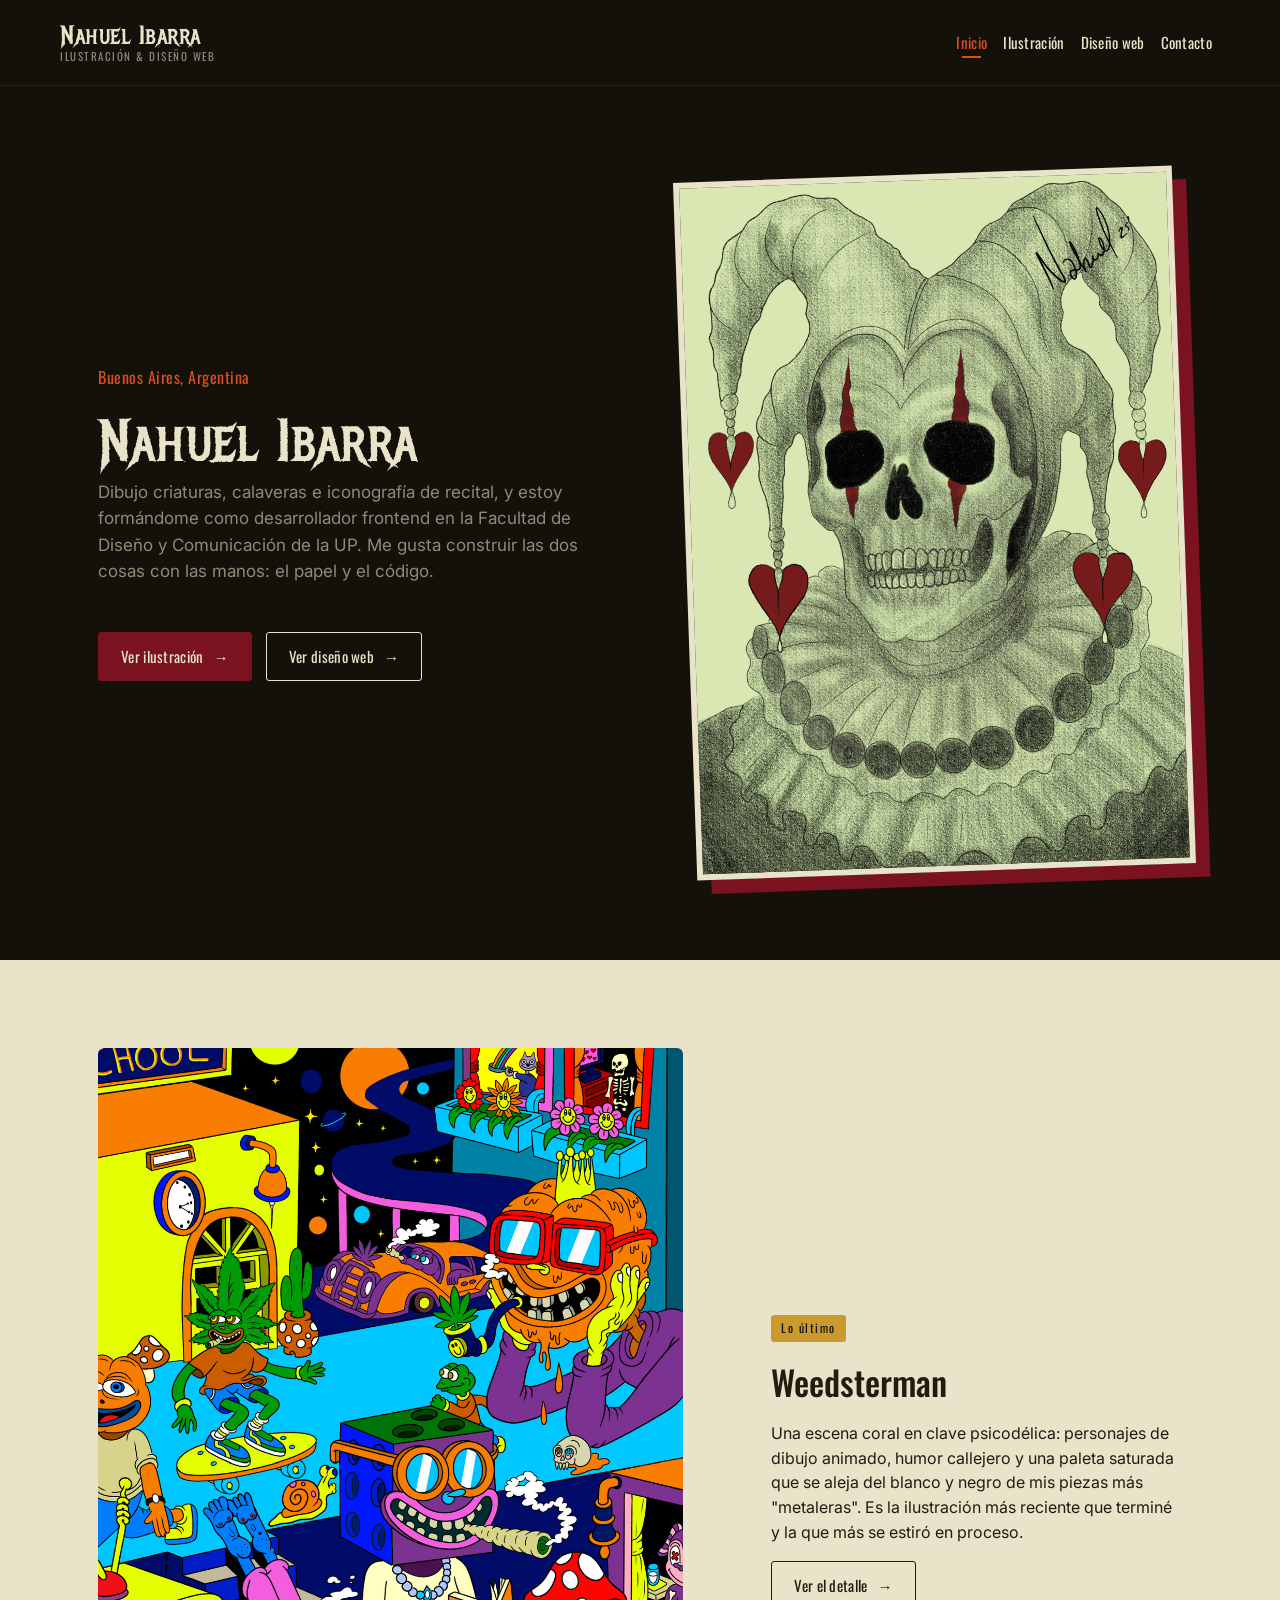
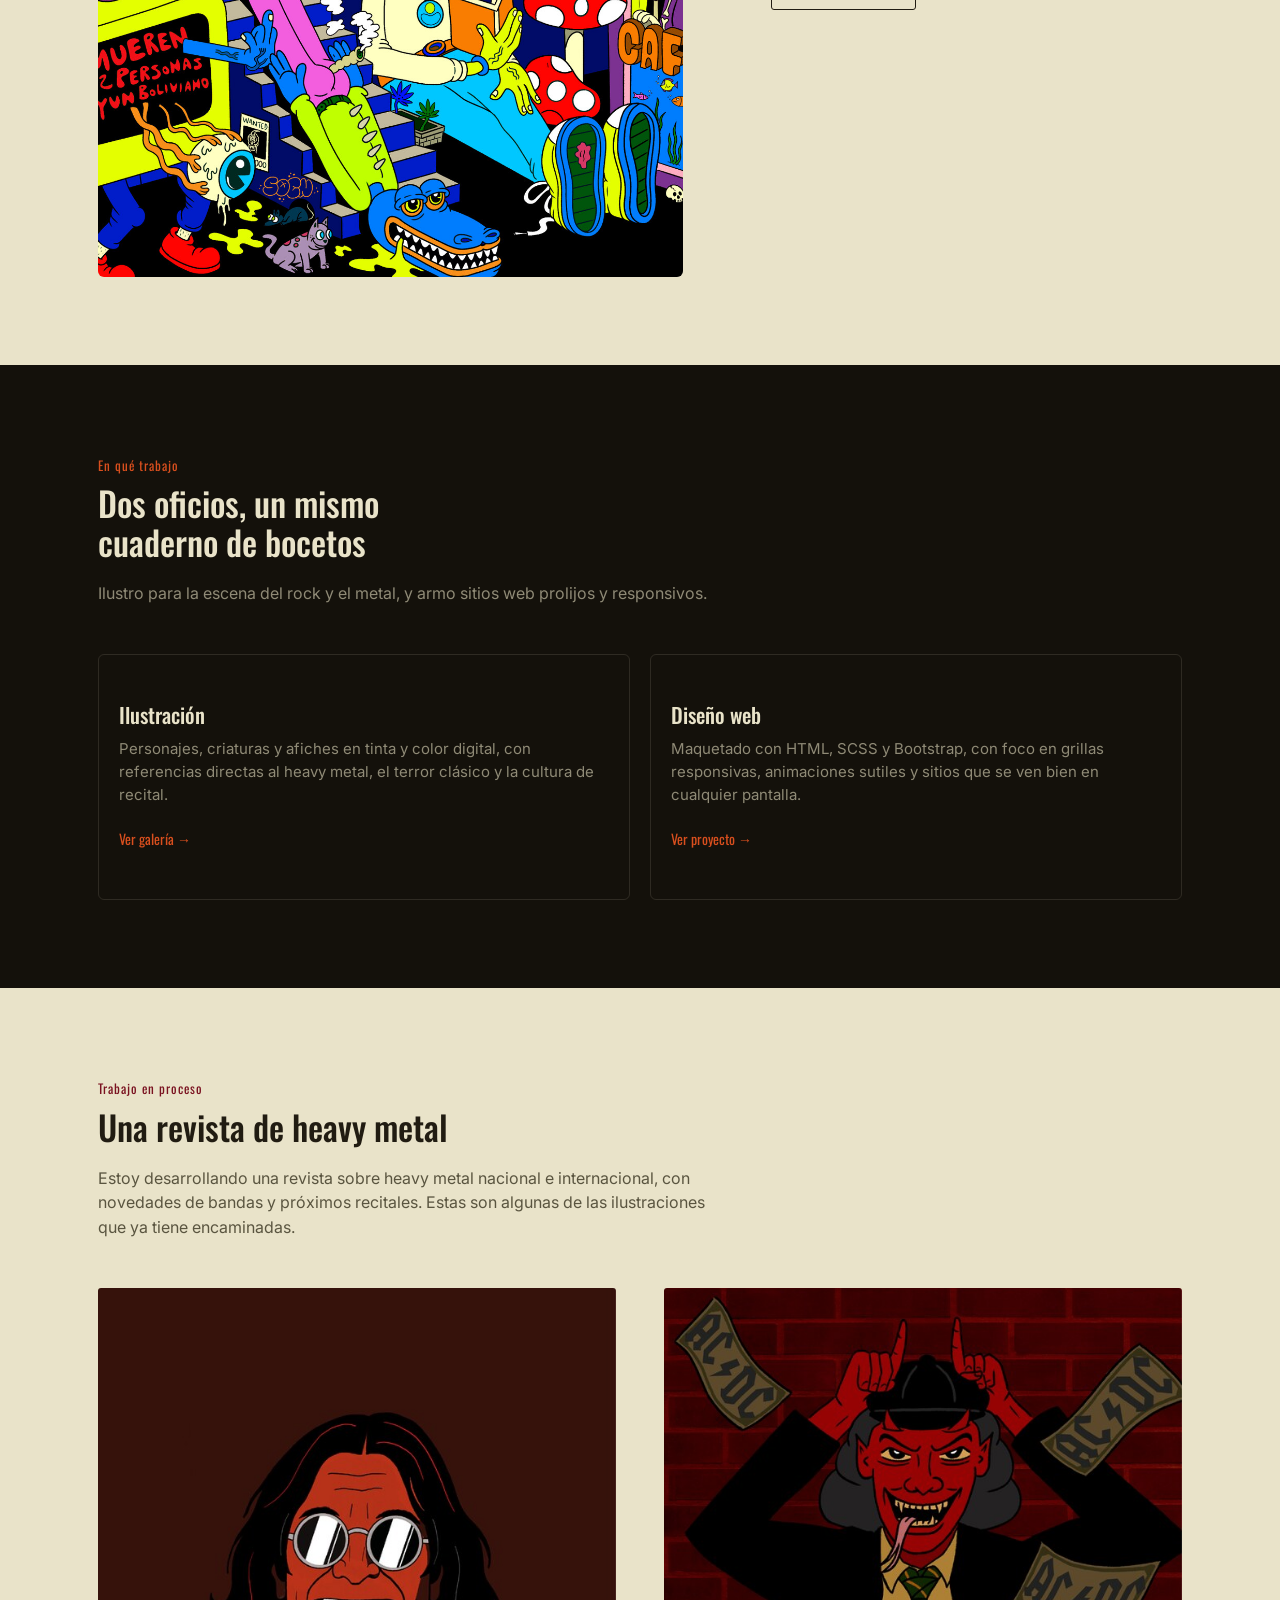
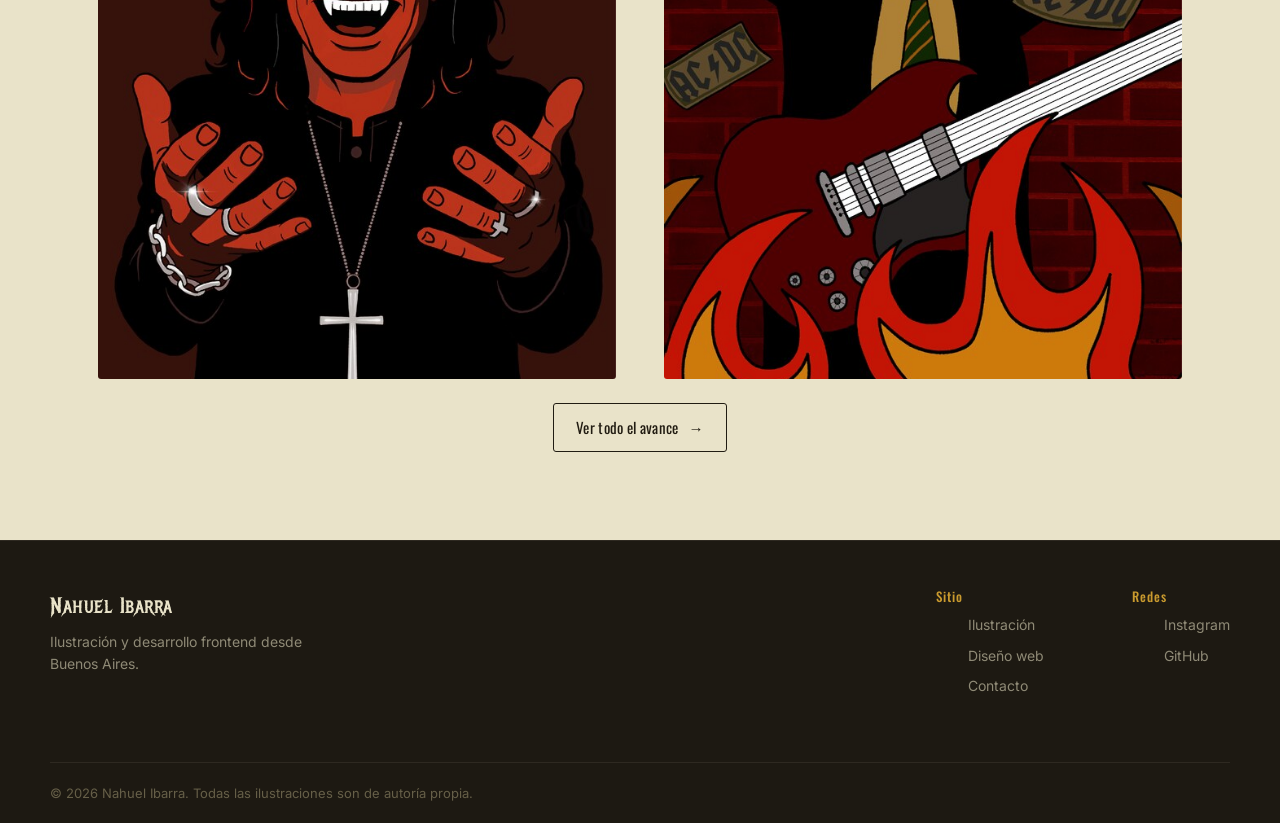
==== index.html @ 6de8951a "Add files via upload" ====
<!DOCTYPE html>
<html lang="es">
<head>
    <meta charset="UTF-8">
    <meta name="viewport" content="width=device-width, initial-scale=1.0">
    <title>Nahuel Ibarra — Ilustrador y desarrollador frontend</title>
    <meta name="description" content="Portfolio de Nahuel Ibarra: ilustración de personajes y afiches para la escena del rock y el metal, y desarrollo web frontend. Buenos Aires, Argentina.">
    <link rel="icon" type="image/png" href="img/ilustracion/mascara-eddie.jpg">
    <link href="https://cdn.jsdelivr.net/npm/bootstrap@5.3.8/dist/css/bootstrap.min.css" rel="stylesheet" integrity="sha384-sRIl4kxILFvY47J16cr9ZwB07vP4J8+LH7qKQnuqkuIAvNWLzeN8tE5YBujZqJLB" crossorigin="anonymous">
    <link rel="stylesheet" href="styles/style.css">
</head>
<body>

<a class="salto-contenido" href="#contenido">Ir al contenido</a>

<header>
    <nav class="navbar navbar-expand-lg navbar-dark navbar-custom">
        <div class="container-fluid">
            <a class="navbar-brand d-flex flex-column lh-1" href="index.html">
                <span class="brand-nombre logotipo">Nahuel Ibarra</span>
                <span class="brand-rol">ILUSTRACIÓN &amp; DISEÑO WEB</span>
            </a>
            <button class="navbar-toggler" type="button" data-bs-toggle="collapse" data-bs-target="#navMenu" aria-controls="navMenu" aria-expanded="false" aria-label="Abrir menú">
                <span class="navbar-toggler-icon"></span>
            </button>
            <div class="collapse navbar-collapse" id="navMenu">
                <ul class="navbar-nav ms-auto text-center">
                    <li class="nav-item"><a class="nav-link active" aria-current="page" href="index.html">Inicio</a></li>
                    <li class="nav-item"><a class="nav-link" href="paginas/ilustracion.html">Ilustración</a></li>
                    <li class="nav-item"><a class="nav-link" href="paginas/diseno-web.html">Diseño web</a></li>
                    <li class="nav-item"><a class="nav-link" href="paginas/contacto.html">Contacto</a></li>
                </ul>
            </div>
        </div>
    </nav>
</header>

<main id="contenido">

    <!-- HERO -->
    <section class="hero">
        <div class="contenedor">
            <div class="hero__texto">
                <p class="hero__rol">Buenos Aires, Argentina</p>
                <h1 class="hero__nombre logotipo">Nahuel Ibarra</h1>
                <p class="hero__bio">
                    Dibujo criaturas, calaveras e iconografía de recital, y estoy formándome como
                    desarrollador frontend en la Facultad de Diseño y Comunicación de la UP.
                    Me gusta construir las dos cosas con las manos: el papel y el código.
                </p>
                <div class="hero__acciones">
                    <a href="paginas/ilustracion.html" class="boton boton--relleno">Ver ilustración <span class="boton__flecha">→</span></a>
                    <a href="paginas/diseno-web.html" class="boton">Ver diseño web <span class="boton__flecha">→</span></a>
                </div>
            </div>
            <div class="hero__imagen">
                <div class="marco">
                    <img class="zoomable" src="img/ilustracion/jester-calavera.jpg" alt="Ilustración de una calavera con capucha de bufón y collar de perlas, obra de Nahuel Ibarra">
                </div>
            </div>
        </div>
    </section>

    <!-- NOVEDAD: WEEDSTERMAN -->
    <section class="seccion--clara">
        <div class="contenedor destacado">
            <div class="destacado__imagen">
                <img class="zoomable" src="img/ilustracion/weedsterman.jpg" alt="Weedsterman, ilustración a color con personajes de estética psicodélica y de dibujo animado callejero">
            </div>
            <div class="destacado__texto">
                <span class="marca-novedad">Lo último</span>
                <h2 class="titulo-seccion">Weedsterman</h2>
                <p>
                    Una escena coral en clave psicodélica: personajes de dibujo animado, humor callejero
                    y una paleta saturada que se aleja del blanco y negro de mis piezas más "metaleras".
                    Es la ilustración más reciente que terminé y la que más se estiró en proceso.
                </p>
                <a href="paginas/ilustracion.html#weedsterman" class="boton">Ver el detalle <span class="boton__flecha">→</span></a>
            </div>
        </div>
    </section>

    <!-- EN QUÉ TRABAJO -->
    <section>
        <div class="contenedor">
            <span class="etiqueta">En qué trabajo</span>
            <h2 class="titulo-seccion">Dos oficios, un mismo cuaderno de bocetos</h2>
            <p class="intro-seccion">Ilustro para la escena del rock y el metal, y armo sitios web prolijos y responsivos.</p>
            <div class="disciplinas">
                <a href="paginas/ilustracion.html" class="disciplina">
                    <h3>Ilustración</h3>
                    <p>
                        Personajes, criaturas y afiches en tinta y color digital, con referencias directas
                        al heavy metal, el terror clásico y la cultura de recital.
                    </p>
                    <span class="disciplina__link">Ver galería →</span>
                </a>
                <a href="paginas/diseno-web.html" class="disciplina">
                    <h3>Diseño web</h3>
                    <p>
                        Maquetado con HTML, SCSS y Bootstrap, con foco en grillas responsivas,
                        animaciones sutiles y sitios que se ven bien en cualquier pantalla.
                    </p>
                    <span class="disciplina__link">Ver proyecto →</span>
                </a>
            </div>
        </div>
    </section>

    <!-- TRABAJO EN PROCESO -->
    <section class="seccion--clara">
        <div class="contenedor">
            <span class="etiqueta">Trabajo en proceso</span>
            <h2 class="titulo-seccion">Una revista de heavy metal</h2>
            <p class="intro-seccion">
                Estoy desarrollando una revista sobre heavy metal nacional e internacional, con
                novedades de bandas y próximos recitales. Estas son algunas de las ilustraciones
                que ya tiene encaminadas.
            </p>
            <div class="revista-grid">
                <img class="zoomable" src="img/revista/revista-1.jpg" alt="Retrato ilustrado de un cantante de heavy metal con lentes redondos y cruz plateada, para la revista en proceso">
                <img class="zoomable" src="img/revista/revista-4.jpg" alt="Personaje demoníaco con guitarra eléctrica entre llamas, ilustración a color para la revista en proceso">
            </div>
            <div class="text-center mt-4">
                <a href="paginas/ilustracion.html#trabajo-en-proceso" class="boton">Ver todo el avance <span class="boton__flecha">→</span></a>
            </div>
        </div>
    </section>

</main>

<!-- pie de pagina -->
<footer>
    <div class="pie-grid">
        <div class="pie-marca">
            <span class="logotipo">Nahuel Ibarra</span>
            <p>Ilustración y desarrollo frontend desde Buenos Aires.</p>
        </div>
        <div class="pie-columnas">
            <div class="pie-columna">
                <h3>Sitio</h3>
                <ul>
                    <li><a href="paginas/ilustracion.html">Ilustración</a></li>
                    <li><a href="paginas/diseno-web.html">Diseño web</a></li>
                    <li><a href="paginas/contacto.html">Contacto</a></li>
                </ul>
            </div>
            <div class="pie-columna">
                <h3>Redes</h3>
                <ul>
                    <li><a href="#" target="_blank" rel="noopener">Instagram</a></li>
                    <li><a href="#" target="_blank" rel="noopener">GitHub</a></li>
                </ul>
            </div>
        </div>
    </div>
    <p class="copyright">© 2026 Nahuel Ibarra. Todas las ilustraciones son de autoría propia.</p>
</footer>

<script src="https://cdn.jsdelivr.net/npm/bootstrap@5.3.8/dist/js/bootstrap.bundle.min.js" integrity="sha384-FKyoEForCGlyvwx9Hj09JcYn3nv7wiPVlz7YYwJrWVcXK/BmnVDxM+D2scQbITxI" crossorigin="anonymous"></script>
<script src="scripts/lightbox.js"></script>
</body>
</html>
---- styles/style.css ----
@charset "UTF-8";
@import url("https://fonts.googleapis.com/css2?family=Metal+Mania&family=Oswald:wght@400;500;600;700&family=Inter:wght@400;500;600&display=swap");
body {
  font-family: "Inter", Helvetica, Arial, sans-serif;
  color: #e9e3c9;
  line-height: 1.55;
}

h1, h2, h3, h4 {
  font-family: "Oswald", sans-serif;
  line-height: 1.15;
  margin: 0;
}

p {
  margin: 0 0 1em;
  max-width: 62ch;
}

a {
  color: inherit;
}

.logotipo {
  font-family: "Metal Mania", cursive;
  letter-spacing: 0.5px;
}

* {
  margin: 0;
  padding: 0;
  box-sizing: border-box;
}

html {
  scroll-behavior: smooth;
}
@media (prefers-reduced-motion: reduce) {
  html {
    scroll-behavior: auto;
  }
}

body {
  background-color: #14110b;
}

img {
  max-width: 100%;
  display: block;
}

:focus-visible {
  outline: 2px solid #d94f1e;
  outline-offset: 3px;
}

.salto-contenido {
  position: absolute;
  left: -999px;
  top: 0;
  background: #e9e3c9;
  color: #211c12;
  padding: 10px 16px;
  z-index: 999;
}
.salto-contenido:focus {
  left: 20px;
  top: 20px;
}

.contenedor {
  width: 100%;
  max-width: 1180px;
  margin: 0 auto;
  padding: 0 20px;
}
@media screen and (min-width: 1080px) {
  .contenedor {
    padding: 0 48px;
  }
}

section {
  padding: 88px 0;
}

.seccion--clara {
  background-color: #e9e3c9;
  color: #211c12;
}
.seccion--clara p {
  color: #211c12;
}

.etiqueta {
  display: inline-block;
  font-family: "Oswald", sans-serif;
  font-size: 13px;
  letter-spacing: 1px;
  color: #d94f1e;
  margin-bottom: 8px;
}

.seccion--clara .etiqueta {
  color: #7a1220;
}

.titulo-seccion {
  font-size: 28px;
  color: #e9e3c9;
  max-width: 20ch;
  margin-bottom: 20px;
}
@media screen and (min-width: 1080px) {
  .titulo-seccion {
    font-size: 34px;
  }
}

.seccion--clara .titulo-seccion {
  color: #211c12;
}

.intro-seccion {
  color: #8f8a76;
  font-size: 16px;
  margin-bottom: 48px;
}

.seccion--clara .intro-seccion {
  color: #5a5540;
}

.cierre-cta {
  text-align: center;
}
.cierre-cta p {
  margin-left: auto;
  margin-right: auto;
}

.navbar-custom {
  background-color: #14110b;
  border-bottom: 1px solid rgba(233, 227, 201, 0.08);
  padding: 16px 20px;
}
.navbar-custom .brand-nombre {
  font-family: "Metal Mania", cursive;
  color: #e9e3c9;
  font-size: 22px;
  letter-spacing: 0.5px;
}
.navbar-custom .brand-rol {
  display: block;
  color: #8f8a76;
  font-family: "Oswald", sans-serif;
  font-size: 11px;
  letter-spacing: 1.5px;
  margin-top: 2px;
}
@media screen and (min-width: 1080px) {
  .navbar-custom {
    padding: 18px 48px;
  }
  .navbar-custom .brand-nombre {
    font-size: 26px;
  }
}

.navbar-custom .nav-link {
  color: #e9e3c9;
  font-family: "Oswald", sans-serif;
  font-size: 15px;
  letter-spacing: 0.3px;
  padding: 10px 14px;
  position: relative;
  transition: color 0.2s ease;
}
.navbar-custom .nav-link::after {
  content: "";
  position: absolute;
  left: 14px;
  right: 14px;
  bottom: 6px;
  height: 2px;
  background: #d94f1e;
  transform: scaleX(0);
  transform-origin: left;
  transition: transform 0.25s ease;
}
.navbar-custom .nav-link:hover, .navbar-custom .nav-link:focus {
  color: #d94f1e;
}
.navbar-custom .nav-link:hover::after, .navbar-custom .nav-link:focus::after, .navbar-custom .nav-link.active::after {
  transform: scaleX(1);
}
.navbar-custom .nav-link.active {
  color: #d94f1e;
}
@media screen and (min-width: 1080px) {
  .navbar-custom .nav-link {
    padding: 10px 18px;
  }
}
.navbar-custom .navbar-toggler {
  border-color: rgba(233, 227, 201, 0.35);
  padding: 6px 10px;
}
.navbar-custom .navbar-toggler:focus {
  box-shadow: 0 0 0 0.2rem rgba(217, 79, 30, 0.4);
}

footer {
  background-color: #1d1912;
  border-top: 1px solid rgba(233, 227, 201, 0.08);
  padding: 48px 20px 20px;
}
@media screen and (min-width: 1080px) {
  footer {
    padding: 48px 48px 20px;
  }
}

.pie-grid {
  display: flex;
  flex-direction: column;
  justify-content: flex-start;
  align-items: stretch;
  gap: 48px;
  max-width: 1180px;
  margin: 0 auto;
}
@media screen and (min-width: 1080px) {
  .pie-grid {
    flex-direction: row;
    justify-content: space-between;
  }
}

.pie-marca .logotipo {
  font-family: "Metal Mania", cursive;
  color: #e9e3c9;
  font-size: 22px;
}
.pie-marca p {
  color: #8f8a76;
  font-size: 14px;
  margin-top: 8px;
  max-width: 32ch;
}

.pie-columna h3 {
  font-family: "Oswald", sans-serif;
  font-size: 13px;
  letter-spacing: 1px;
  color: #c99a2e;
  margin-bottom: 8px;
}
.pie-columna ul {
  list-style: none;
}
.pie-columna li {
  margin-bottom: 6px;
}
.pie-columna a {
  color: #8f8a76;
  text-decoration: none;
  font-size: 14px;
  transition: color 0.2s ease;
}
.pie-columna a:hover, .pie-columna a:focus {
  color: #d94f1e;
}

.pie-columnas {
  display: flex;
  flex-direction: column;
  justify-content: flex-start;
  align-items: stretch;
  gap: 48px;
}
@media screen and (min-width: 768px) {
  .pie-columnas {
    flex-direction: row;
    gap: 88px;
  }
}

.copyright {
  max-width: 1180px;
  margin: 48px auto 0;
  padding-top: 20px;
  border-top: 1px solid rgba(233, 227, 201, 0.08);
  color: #665f48;
  font-size: 13px;
}

.boton {
  display: inline-flex;
  align-items: center;
  gap: 10px;
  font-family: "Oswald", sans-serif;
  font-size: 15px;
  letter-spacing: 0.3px;
  text-decoration: none;
  padding: 12px 22px;
  border: 1px solid #e9e3c9;
  border-radius: 3px;
  color: #e9e3c9;
  background: transparent;
  cursor: pointer;
  transition: background-color 0.2s ease, color 0.2s ease, border-color 0.2s ease;
}
.boton:hover, .boton:focus {
  background-color: #d94f1e;
  border-color: #d94f1e;
  color: #e9e3c9;
}

.boton--relleno {
  background-color: #7a1220;
  border-color: #7a1220;
}
.boton--relleno:hover, .boton--relleno:focus {
  background-color: #d94f1e;
  border-color: #d94f1e;
}

.seccion--clara .boton {
  border-color: #211c12;
  color: #211c12;
}
.seccion--clara .boton:hover, .seccion--clara .boton:focus {
  background-color: #7a1220;
  border-color: #7a1220;
  color: #e9e3c9;
}

.boton__flecha {
  transition: transform 0.2s ease;
}

.boton:hover .boton__flecha {
  transform: translateX(3px);
}

.hero {
  padding-top: 48px;
  padding-bottom: 48px;
}
@media screen and (min-width: 1080px) {
  .hero {
    padding-top: 88px;
    padding-bottom: 88px;
  }
}
.hero .contenedor {
  display: flex;
  flex-direction: column;
  justify-content: flex-start;
  align-items: stretch;
  gap: 48px;
}
@media screen and (min-width: 1080px) {
  .hero .contenedor {
    flex-direction: row;
    align-items: center;
    gap: 88px;
  }
}

@media screen and (min-width: 1080px) {
  .hero__texto {
    flex: 0 0 46%;
  }
}

.hero__nombre {
  font-family: "Metal Mania", cursive;
  color: #e9e3c9;
  font-size: 42px;
  line-height: 1.05;
  margin-bottom: 6px;
}
@media screen and (min-width: 768px) {
  .hero__nombre {
    font-size: 54px;
  }
}
@media screen and (min-width: 1080px) {
  .hero__nombre {
    font-size: 60px;
  }
}

.hero__rol {
  font-family: "Oswald", sans-serif;
  color: #d94f1e;
  font-size: 16px;
  letter-spacing: 0.5px;
  margin-bottom: 20px;
}

.hero__bio {
  color: #8f8a76;
  font-size: 17px;
  margin-bottom: 48px;
}

.hero__acciones {
  display: flex;
  flex-direction: column;
  justify-content: flex-start;
  align-items: stretch;
  gap: 14px;
}
@media screen and (min-width: 768px) {
  .hero__acciones {
    flex-direction: row;
  }
}

.hero__imagen {
  position: relative;
}
@media screen and (min-width: 1080px) {
  .hero__imagen {
    flex: 0 0 46%;
  }
}
.hero__imagen .marco {
  position: relative;
  max-width: 420px;
  margin: 0 auto;
  transform: rotate(-2deg);
}
.hero__imagen .marco img {
  border: 6px solid #e9e3c9;
  box-shadow: 14px 14px 0 #7a1220;
}
@media screen and (min-width: 1080px) {
  .hero__imagen .marco {
    max-width: 100%;
  }
}

.destacado {
  display: flex;
  flex-direction: column;
  justify-content: flex-start;
  align-items: stretch;
  gap: 48px;
}
@media screen and (min-width: 1080px) {
  .destacado {
    flex-direction: row;
    align-items: center;
    gap: 88px;
  }
}

@media screen and (min-width: 1080px) {
  .destacado__imagen {
    flex: 0 0 54%;
  }
}
.destacado__imagen img {
  border-radius: 6px;
}

@media screen and (min-width: 1080px) {
  .destacado__texto {
    flex: 1;
  }
}

.marca-novedad {
  display: inline-block;
  font-family: "Oswald", sans-serif;
  font-size: 12px;
  letter-spacing: 1.5px;
  color: #14110b;
  background-color: #c99a2e;
  padding: 4px 10px;
  border-radius: 3px;
  margin-bottom: 20px;
}

.galeria {
  display: grid;
  grid-template-columns: 1fr;
  gap: 48px;
}
@media screen and (min-width: 768px) {
  .galeria {
    grid-template-columns: repeat(2, 1fr);
  }
}
@media screen and (min-width: 1080px) {
  .galeria {
    grid-template-columns: repeat(2, 1fr);
    gap: 88px 48px;
  }
}

.galeria__pieza figure {
  margin: 0;
}
.galeria__pieza img {
  width: 100%;
  height: 100%;
  object-fit: cover;
  aspect-ratio: 3/4;
  border-radius: 3px;
}
.galeria__pieza figcaption {
  padding-top: 12px;
}
.galeria__pieza figcaption .pieza__titulo {
  display: block;
  font-family: "Oswald", sans-serif;
  color: #e9e3c9;
  font-size: 17px;
  margin-bottom: 2px;
}
.galeria__pieza figcaption .pieza__nota {
  display: block;
  color: #8f8a76;
  font-size: 14px;
}

.disciplinas {
  display: flex;
  flex-direction: column;
  justify-content: flex-start;
  align-items: stretch;
  gap: 20px;
}
@media screen and (min-width: 768px) {
  .disciplinas {
    flex-direction: row;
  }
}

.disciplina {
  flex: 1;
  padding: 48px 20px;
  border: 1px solid rgba(233, 227, 201, 0.12);
  border-radius: 6px;
  text-decoration: none;
  transition: border-color 0.2s ease, transform 0.2s ease;
}
.disciplina h3 {
  color: #e9e3c9;
  font-size: 21px;
  margin-bottom: 10px;
}
.disciplina p {
  color: #8f8a76;
  font-size: 15px;
  margin-bottom: 20px;
}
.disciplina .disciplina__link {
  font-family: "Oswald", sans-serif;
  color: #d94f1e;
  font-size: 14px;
}
.disciplina:hover, .disciplina:focus-within {
  border-color: #d94f1e;
}
@media (prefers-reduced-motion: no-preference) {
  .disciplina:hover, .disciplina:focus-within {
    transform: translateY(-4px);
  }
}

.revista-grid {
  display: grid;
  grid-template-columns: 1fr;
  gap: 20px;
}
@media screen and (min-width: 768px) {
  .revista-grid {
    grid-template-columns: repeat(2, 1fr);
    gap: 48px;
  }
}
.revista-grid img {
  width: 100%;
  aspect-ratio: 3/4;
  object-fit: cover;
  border-radius: 3px;
  filter: saturate(0.92);
  transition: filter 0.2s ease, opacity 0.2s ease;
}
.revista-grid img:hover {
  filter: saturate(1.1);
}

.franja-proceso {
  border: 1px dashed rgba(201, 154, 46, 0.5);
  border-radius: 6px;
  padding: 48px;
}

.proyecto {
  border: 1px solid rgba(233, 227, 201, 0.12);
  border-radius: 6px;
  overflow: hidden;
}
@media screen and (min-width: 1080px) {
  .proyecto {
    display: grid;
    grid-template-columns: 1fr 1fr;
    align-items: stretch;
  }
}

.proyecto__visual {
  background-color: #f4f0df;
  padding: 48px;
  display: flex;
  flex-direction: row;
  justify-content: center;
  align-items: center;
}
.proyecto__visual img {
  max-height: 340px;
  width: auto;
  box-shadow: 10px 10px 0 rgba(0, 0, 0, 0.18);
}

.proyecto__cuerpo {
  padding: 48px;
}
.proyecto__cuerpo h3 {
  color: #e9e3c9;
  font-size: 24px;
  margin-bottom: 6px;
}
.proyecto__cuerpo .proyecto__rol {
  color: #d94f1e;
  font-family: "Oswald", sans-serif;
  font-size: 13px;
  letter-spacing: 0.5px;
  margin-bottom: 20px;
}
.proyecto__cuerpo p {
  color: #8f8a76;
  font-size: 15px;
}

.stack {
  list-style: none;
  display: flex;
  flex-direction: row;
  justify-content: flex-start;
  align-items: stretch;
  gap: 8px;
  flex-wrap: wrap;
  margin: 20px 0 48px;
}
.stack li {
  font-family: "Oswald", sans-serif;
  font-size: 12px;
  letter-spacing: 0.5px;
  color: #7c8354;
  border: 1px solid #7c8354;
  border-radius: 3px;
  padding: 4px 10px;
}

.proyecto__acciones {
  display: flex;
  flex-direction: row;
  justify-content: flex-start;
  align-items: stretch;
  gap: 12px;
  flex-wrap: wrap;
}

.tareas-lista {
  list-style: none;
  margin-top: 20px;
}
.tareas-lista li {
  color: #8f8a76;
  font-size: 15px;
  padding-left: 18px;
  position: relative;
  margin-bottom: 8px;
}
.tareas-lista li::before {
  content: "—";
  position: absolute;
  left: 0;
  color: #d94f1e;
}

.formulario-contacto {
  max-width: 620px;
}
.formulario-contacto .campo {
  margin-bottom: 20px;
}
.formulario-contacto .campo label {
  display: block;
  font-family: "Oswald", sans-serif;
  font-size: 13px;
  letter-spacing: 0.5px;
  color: #e9e3c9;
  margin-bottom: 6px;
}
.formulario-contacto .campo input,
.formulario-contacto .campo textarea {
  width: 100%;
  background-color: #1d1912;
  border: 1px solid rgba(233, 227, 201, 0.2);
  border-radius: 3px;
  color: #e9e3c9;
  font-family: "Inter", Helvetica, Arial, sans-serif;
  font-size: 15px;
  padding: 12px 14px;
  transition: border-color 0.2s ease;
}
.formulario-contacto .campo input:focus,
.formulario-contacto .campo textarea:focus {
  border-color: #d94f1e;
  outline: none;
}
.formulario-contacto .campo textarea {
  min-height: 140px;
  resize: vertical;
}
.formulario-contacto .campo-fila {
  display: flex;
  flex-direction: column;
  justify-content: flex-start;
  align-items: stretch;
  gap: 20px;
}
@media screen and (min-width: 768px) {
  .formulario-contacto .campo-fila {
    flex-direction: row;
  }
  .formulario-contacto .campo-fila .campo {
    flex: 1;
  }
}

.contacto-layout {
  display: flex;
  flex-direction: column;
  justify-content: flex-start;
  align-items: stretch;
  gap: 88px;
}
@media screen and (min-width: 1080px) {
  .contacto-layout {
    flex-direction: row;
    justify-content: space-between;
  }
}

@media screen and (min-width: 1080px) {
  .contacto-info {
    flex: 0 0 32%;
  }
}
.contacto-info h3 {
  font-family: "Oswald", sans-serif;
  font-size: 14px;
  letter-spacing: 1px;
  color: #c99a2e;
  margin-bottom: 8px;
  margin-top: 48px;
}
.contacto-info h3:first-child {
  margin-top: 0;
}
.contacto-info p, .contacto-info a {
  color: #8f8a76;
  text-decoration: none;
  font-size: 15px;
}
.contacto-info a:hover {
  color: #d94f1e;
}

img.zoomable {
  cursor: zoom-in;
  transition: opacity 0.2s ease;
}
img.zoomable:hover, img.zoomable:focus-visible {
  opacity: 0.88;
}

body.sin-scroll {
  overflow: hidden;
}

.lightbox {
  position: fixed;
  inset: 0;
  z-index: 1000;
  display: flex;
  align-items: center;
  justify-content: center;
  padding: 20px;
  background-color: rgba(10, 8, 4, 0.93);
  opacity: 0;
  visibility: hidden;
  transition: opacity 0.2s ease;
}
.lightbox.lightbox--abierto {
  opacity: 1;
  visibility: visible;
}

.lightbox__img {
  max-width: 92vw;
  max-height: 88vh;
  width: auto;
  border: 4px solid #e9e3c9;
  border-radius: 3px;
  box-shadow: 0 20px 60px rgba(0, 0, 0, 0.5);
}

.lightbox__cerrar {
  position: absolute;
  top: 20px;
  right: 20px;
  width: 44px;
  height: 44px;
  border-radius: 50%;
  border: 1px solid #e9e3c9;
  background: transparent;
  color: #e9e3c9;
  font-size: 26px;
  line-height: 1;
  cursor: pointer;
  transition: background-color 0.2s ease, color 0.2s ease;
}
.lightbox__cerrar:hover, .lightbox__cerrar:focus-visible {
  background-color: #d94f1e;
  border-color: #d94f1e;
}
@media screen and (min-width: 1080px) {
  .lightbox__cerrar {
    top: 48px;
    right: 48px;
  }
}
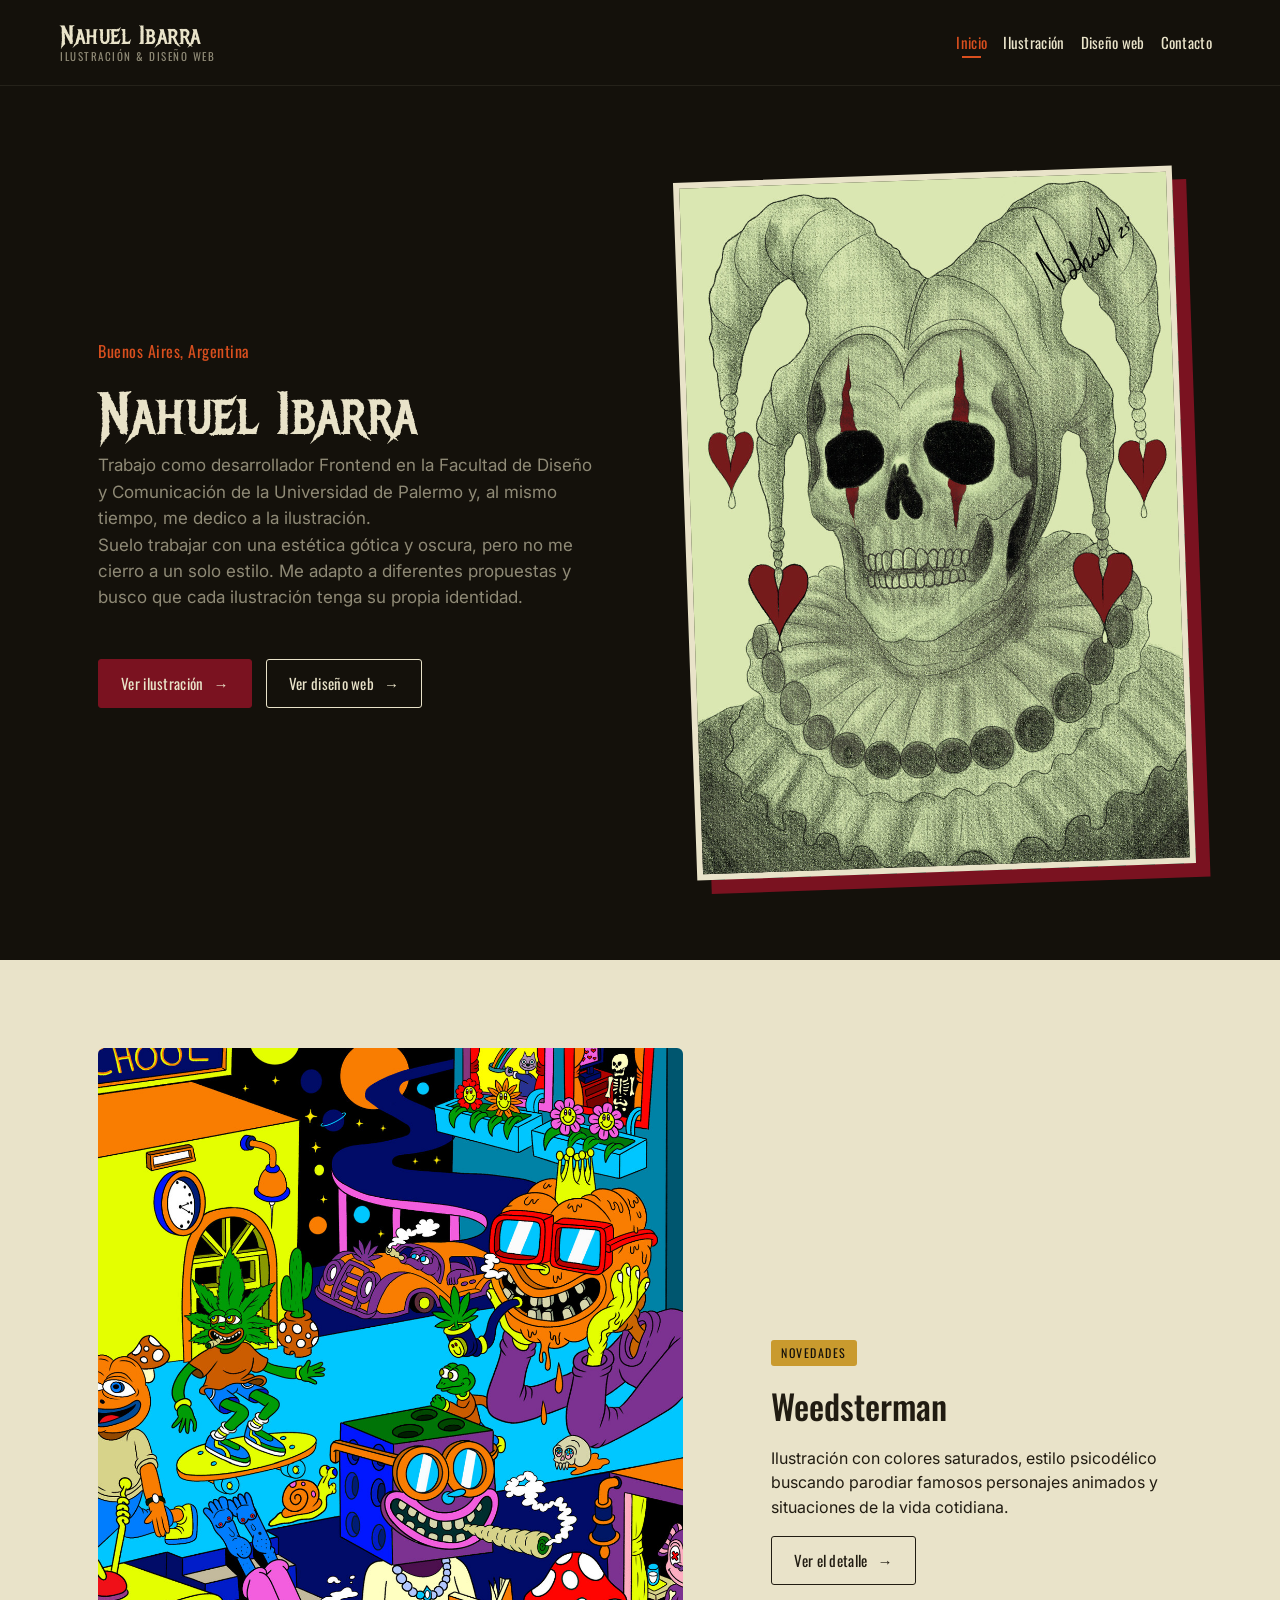
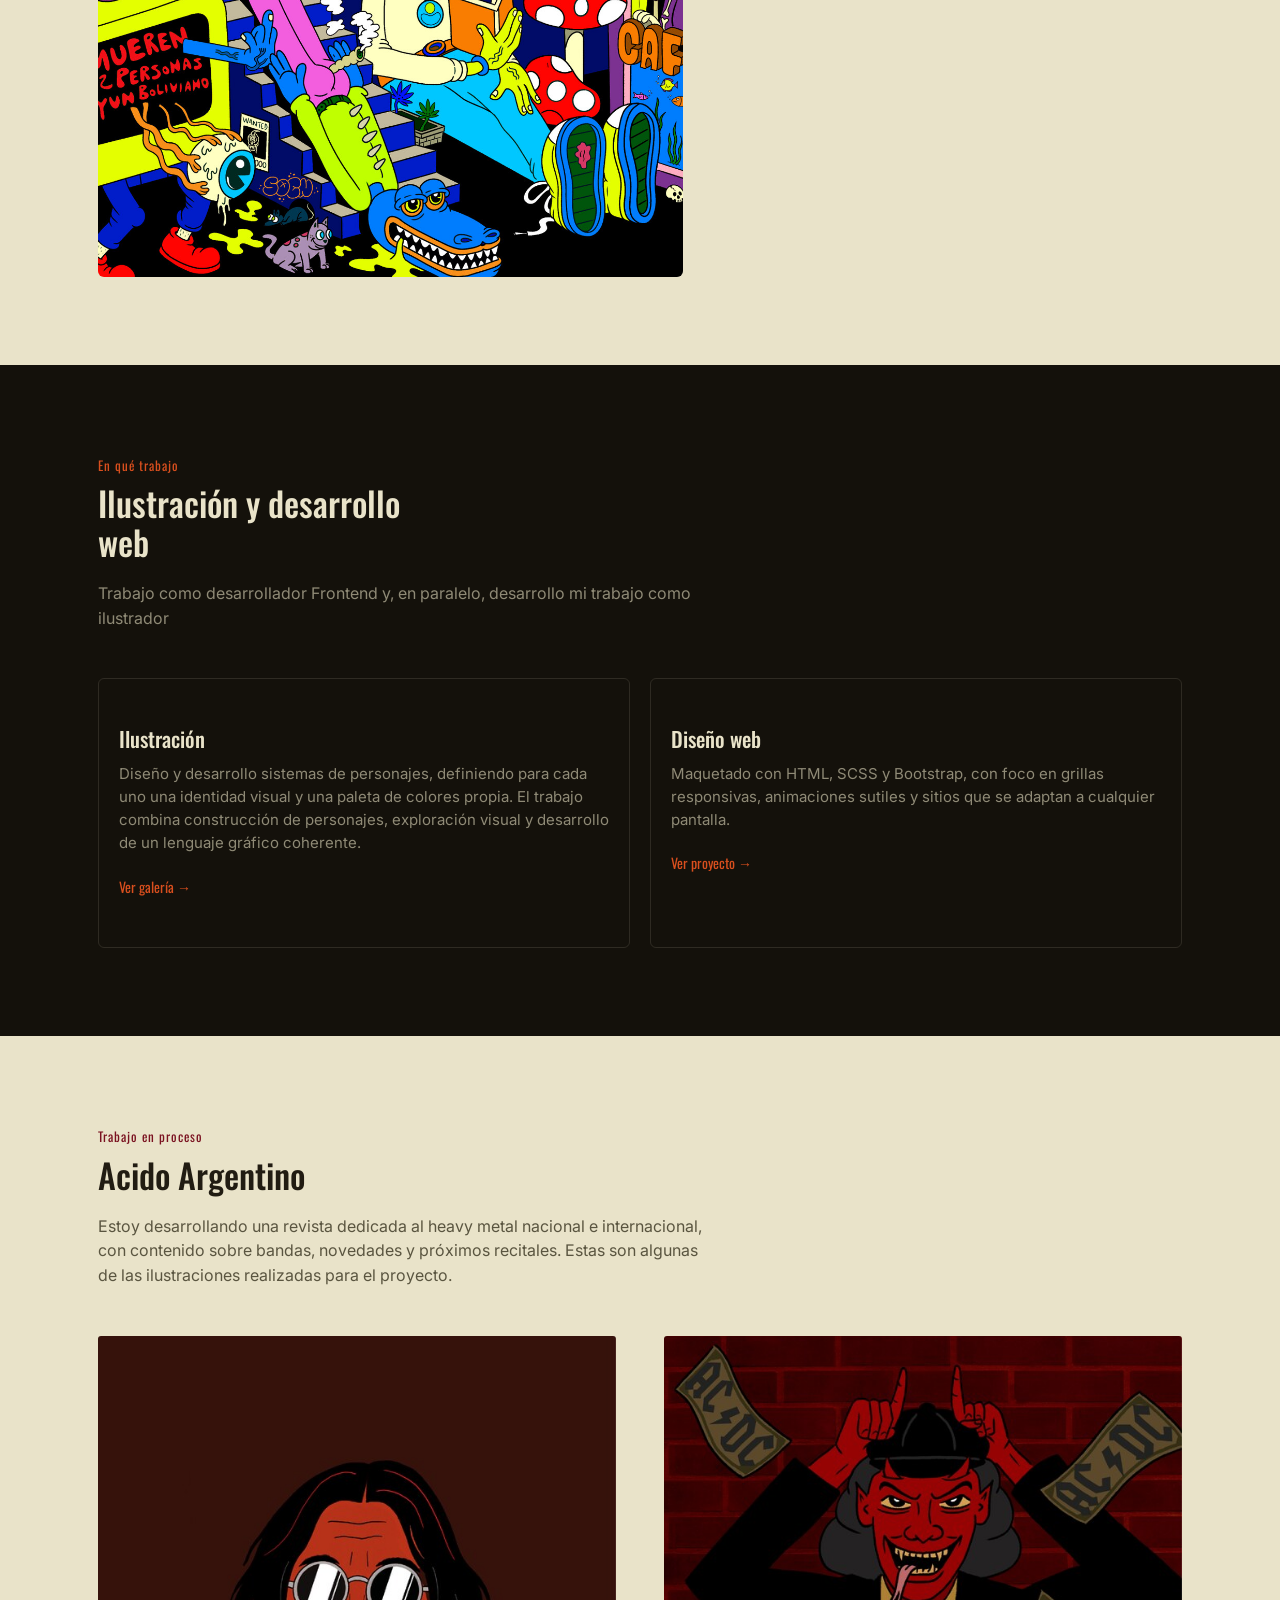
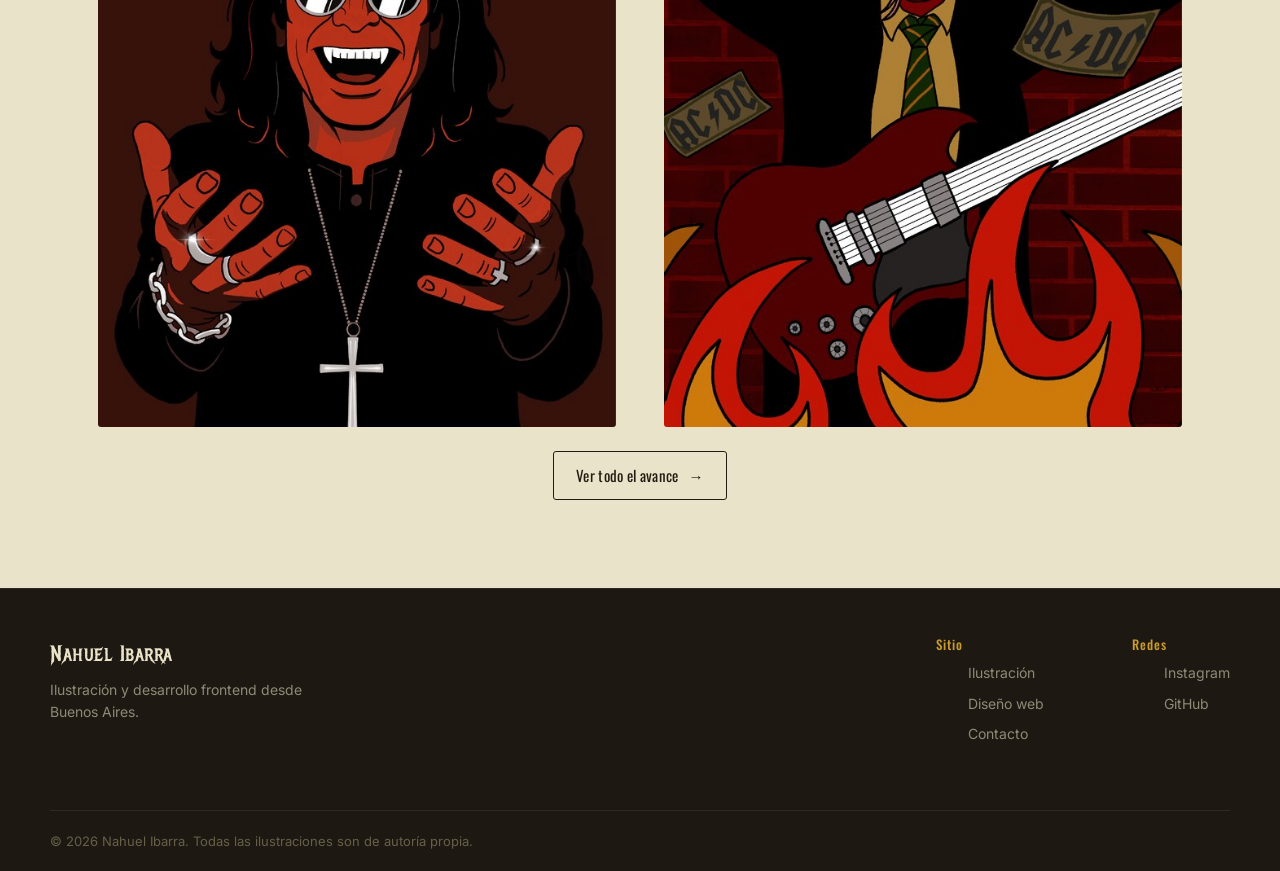
==== commit 10f024b0: "Add files via upload" ====
--- a/index.html
+++ b/index.html
@@ -44,9 +44,9 @@
                 <p class="hero__rol">Buenos Aires, Argentina</p>
                 <h1 class="hero__nombre logotipo">Nahuel Ibarra</h1>
                 <p class="hero__bio">
-                    Dibujo criaturas, calaveras e iconografía de recital, y estoy formándome como
-                    desarrollador frontend en la Facultad de Diseño y Comunicación de la UP.
-                    Me gusta construir las dos cosas con las manos: el papel y el código.
+                    Trabajo como desarrollador Frontend en la Facultad de Diseño y Comunicación de la Universidad de Palermo y, al mismo tiempo, me dedico a la ilustración.<br>
+                    Suelo trabajar con una estética gótica y oscura, pero no me cierro a un solo estilo. Me adapto a diferentes propuestas y busco que cada ilustración tenga su propia identidad.
+
                 </p>
                 <div class="hero__acciones">
                     <a href="paginas/ilustracion.html" class="boton boton--relleno">Ver ilustración <span class="boton__flecha">→</span></a>
@@ -68,12 +68,10 @@
                 <img class="zoomable" src="img/ilustracion/weedsterman.jpg" alt="Weedsterman, ilustración a color con personajes de estética psicodélica y de dibujo animado callejero">
             </div>
             <div class="destacado__texto">
-                <span class="marca-novedad">Lo último</span>
+                <span class="marca-novedad">NOVEDADES</span>
                 <h2 class="titulo-seccion">Weedsterman</h2>
                 <p>
-                    Una escena coral en clave psicodélica: personajes de dibujo animado, humor callejero
-                    y una paleta saturada que se aleja del blanco y negro de mis piezas más "metaleras".
-                    Es la ilustración más reciente que terminé y la que más se estiró en proceso.
+                    Ilustración con colores saturados, estilo psicodélico buscando parodiar famosos personajes animados y situaciones de la vida cotidiana.
                 </p>
                 <a href="paginas/ilustracion.html#weedsterman" class="boton">Ver el detalle <span class="boton__flecha">→</span></a>
             </div>
@@ -84,14 +82,13 @@
     <section>
         <div class="contenedor">
             <span class="etiqueta">En qué trabajo</span>
-            <h2 class="titulo-seccion">Dos oficios, un mismo cuaderno de bocetos</h2>
-            <p class="intro-seccion">Ilustro para la escena del rock y el metal, y armo sitios web prolijos y responsivos.</p>
+            <h2 class="titulo-seccion">Ilustración y desarrollo web</h2>
+            <p class="intro-seccion">Trabajo como desarrollador Frontend y, en paralelo, desarrollo mi trabajo como ilustrador</p>
             <div class="disciplinas">
                 <a href="paginas/ilustracion.html" class="disciplina">
                     <h3>Ilustración</h3>
                     <p>
-                        Personajes, criaturas y afiches en tinta y color digital, con referencias directas
-                        al heavy metal, el terror clásico y la cultura de recital.
+                        Diseño y desarrollo sistemas de personajes, definiendo para cada uno una identidad visual y una paleta de colores propia. El trabajo combina construcción de personajes, exploración visual y desarrollo de un lenguaje gráfico coherente.
                     </p>
                     <span class="disciplina__link">Ver galería →</span>
                 </a>
@@ -99,7 +96,7 @@
                     <h3>Diseño web</h3>
                     <p>
                         Maquetado con HTML, SCSS y Bootstrap, con foco en grillas responsivas,
-                        animaciones sutiles y sitios que se ven bien en cualquier pantalla.
+                        animaciones sutiles y sitios que se adaptan a cualquier pantalla.
                     </p>
                     <span class="disciplina__link">Ver proyecto →</span>
                 </a>
@@ -111,11 +108,10 @@
     <section class="seccion--clara">
         <div class="contenedor">
             <span class="etiqueta">Trabajo en proceso</span>
-            <h2 class="titulo-seccion">Una revista de heavy metal</h2>
+            <h2 class="titulo-seccion">Acido Argentino</h2>
             <p class="intro-seccion">
-                Estoy desarrollando una revista sobre heavy metal nacional e internacional, con
-                novedades de bandas y próximos recitales. Estas son algunas de las ilustraciones
-                que ya tiene encaminadas.
+                Estoy desarrollando una revista dedicada al heavy metal nacional e internacional, con contenido sobre bandas, novedades y próximos recitales. Estas son algunas de las ilustraciones realizadas para el proyecto.
+
             </p>
             <div class="revista-grid">
                 <img class="zoomable" src="img/revista/revista-1.jpg" alt="Retrato ilustrado de un cantante de heavy metal con lentes redondos y cruz plateada, para la revista en proceso">
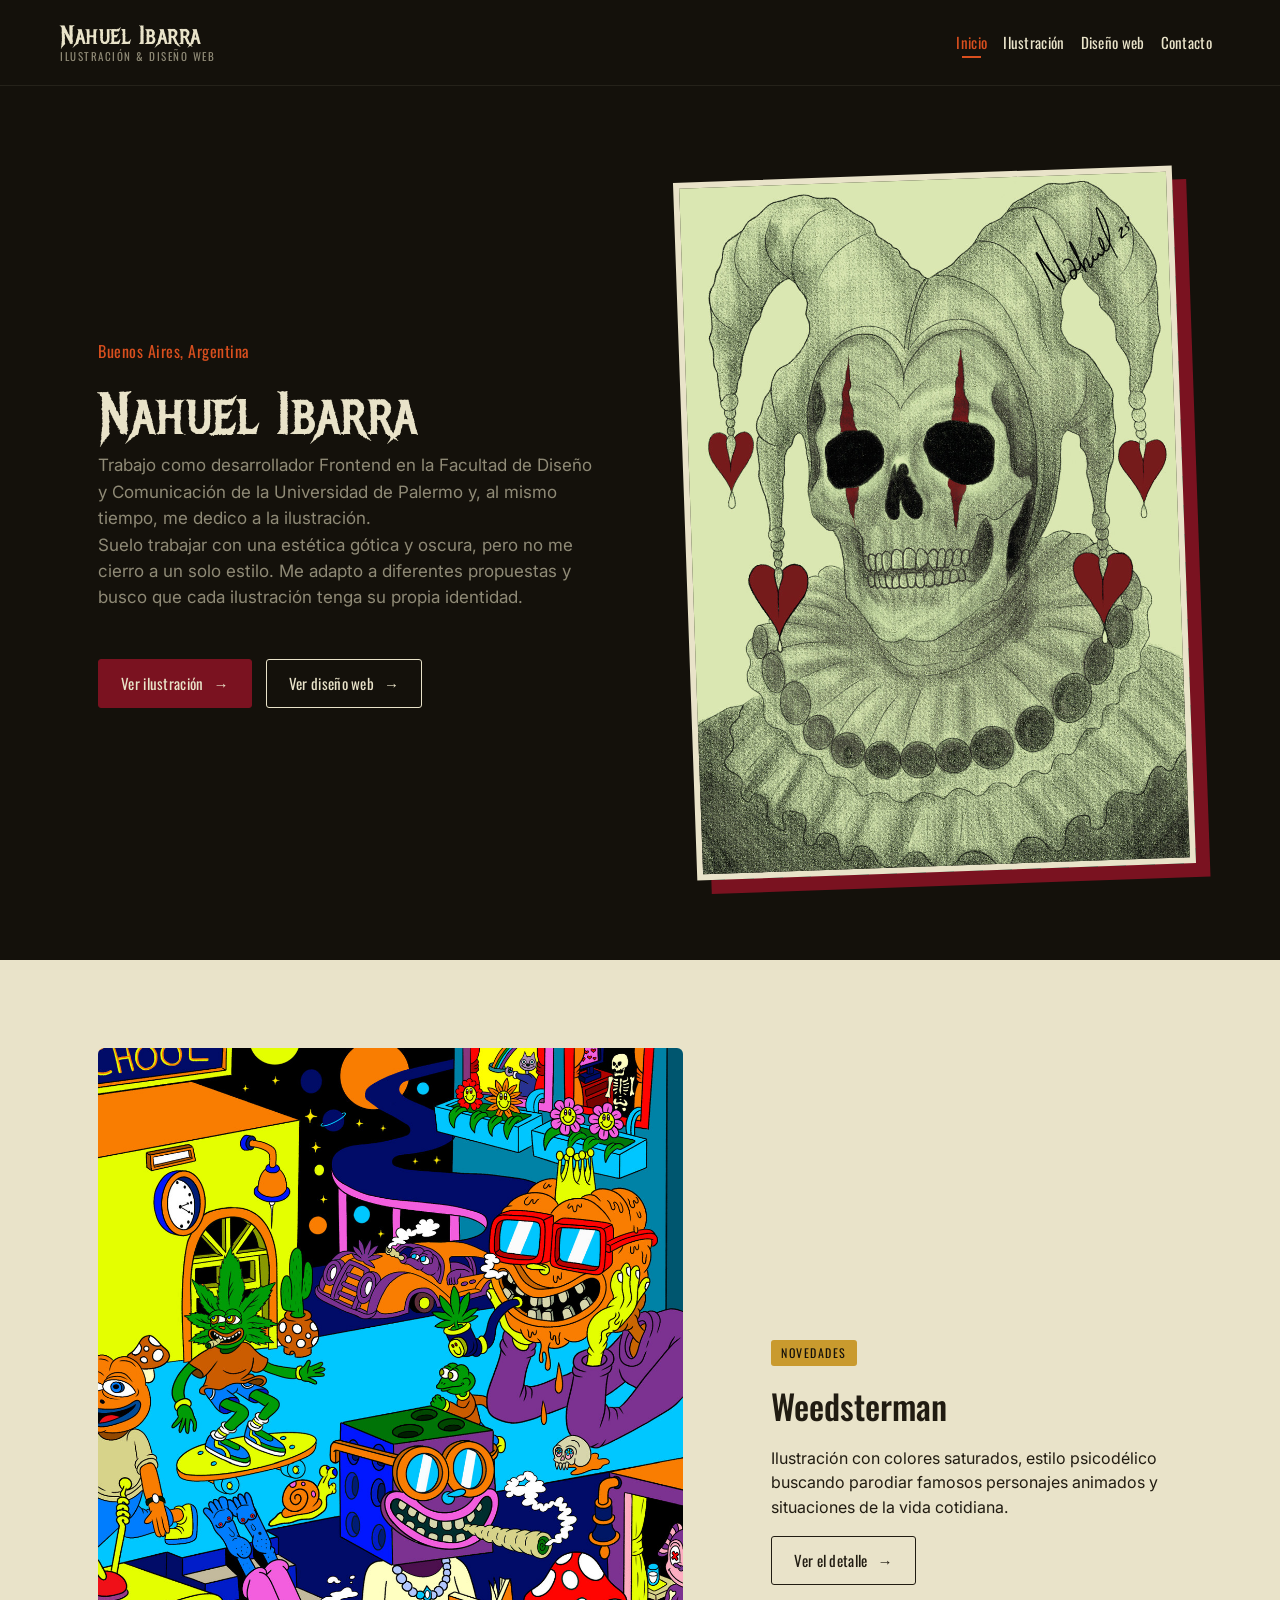
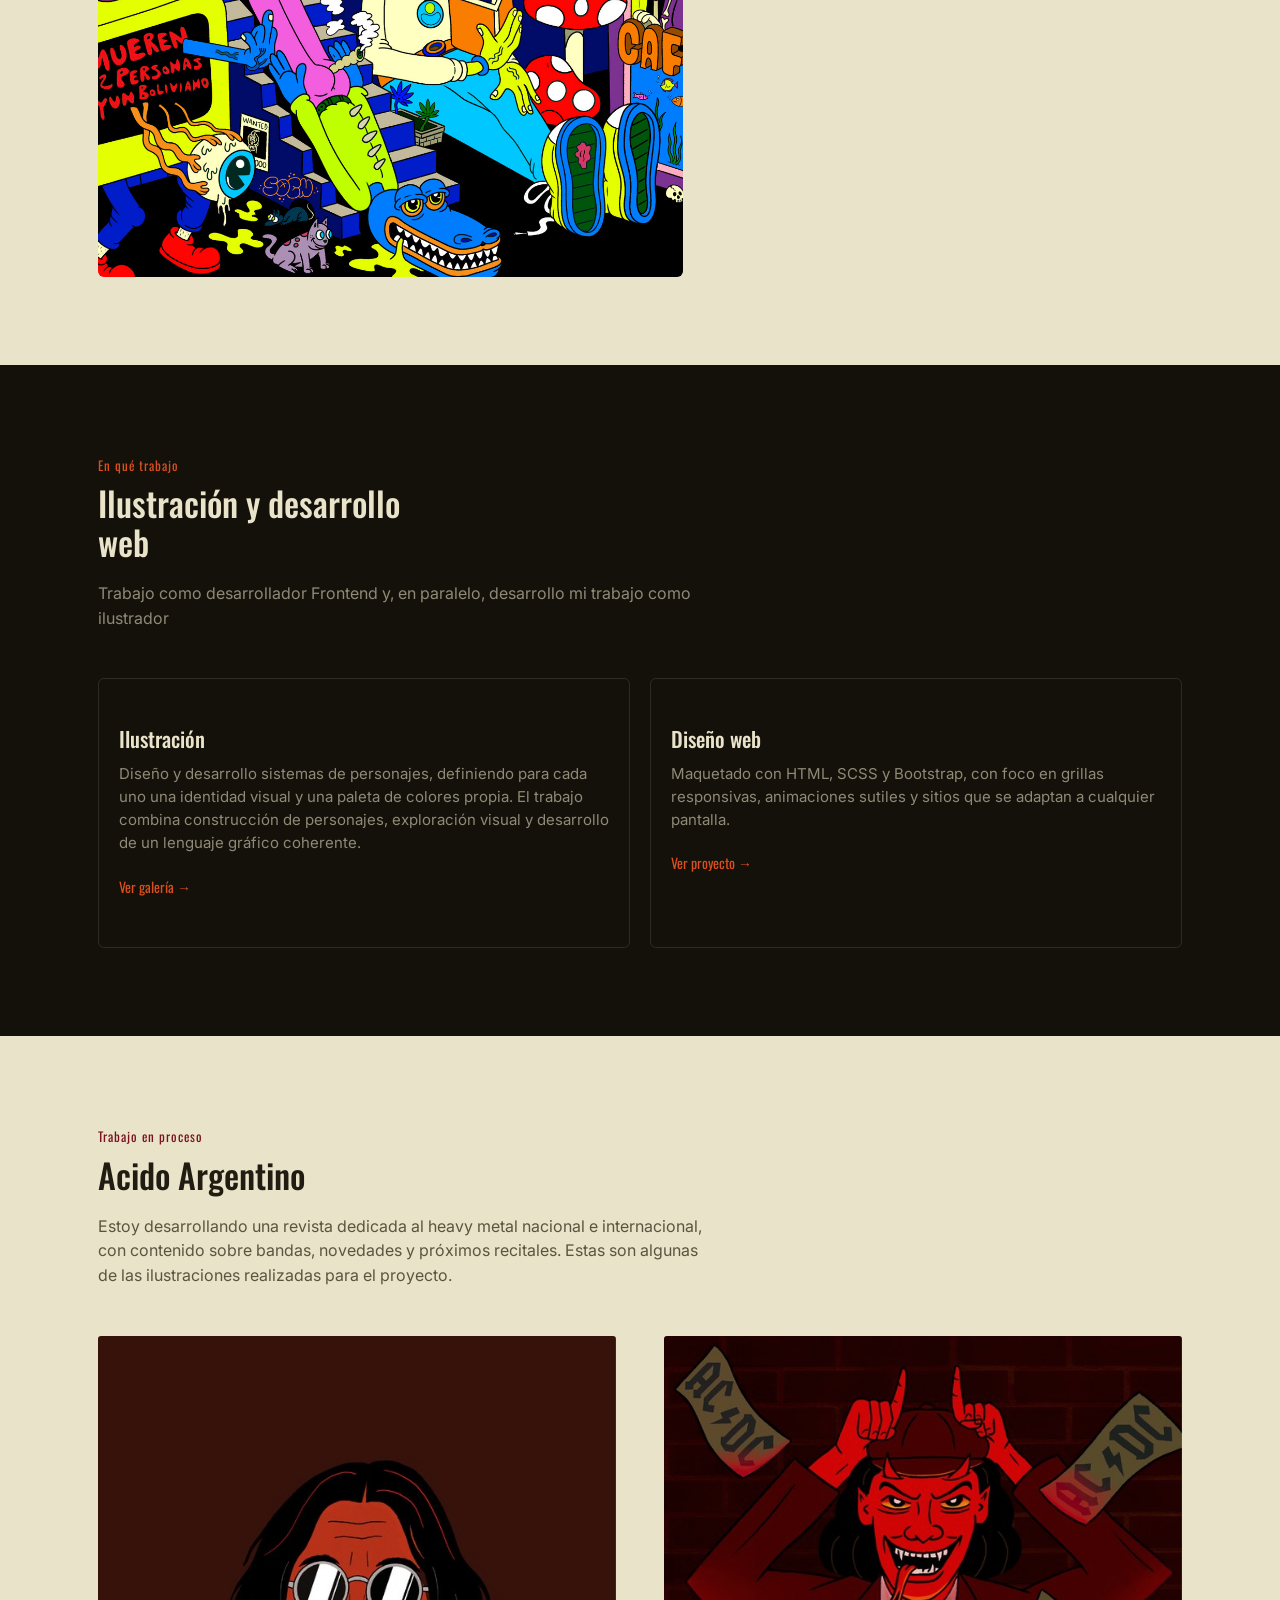
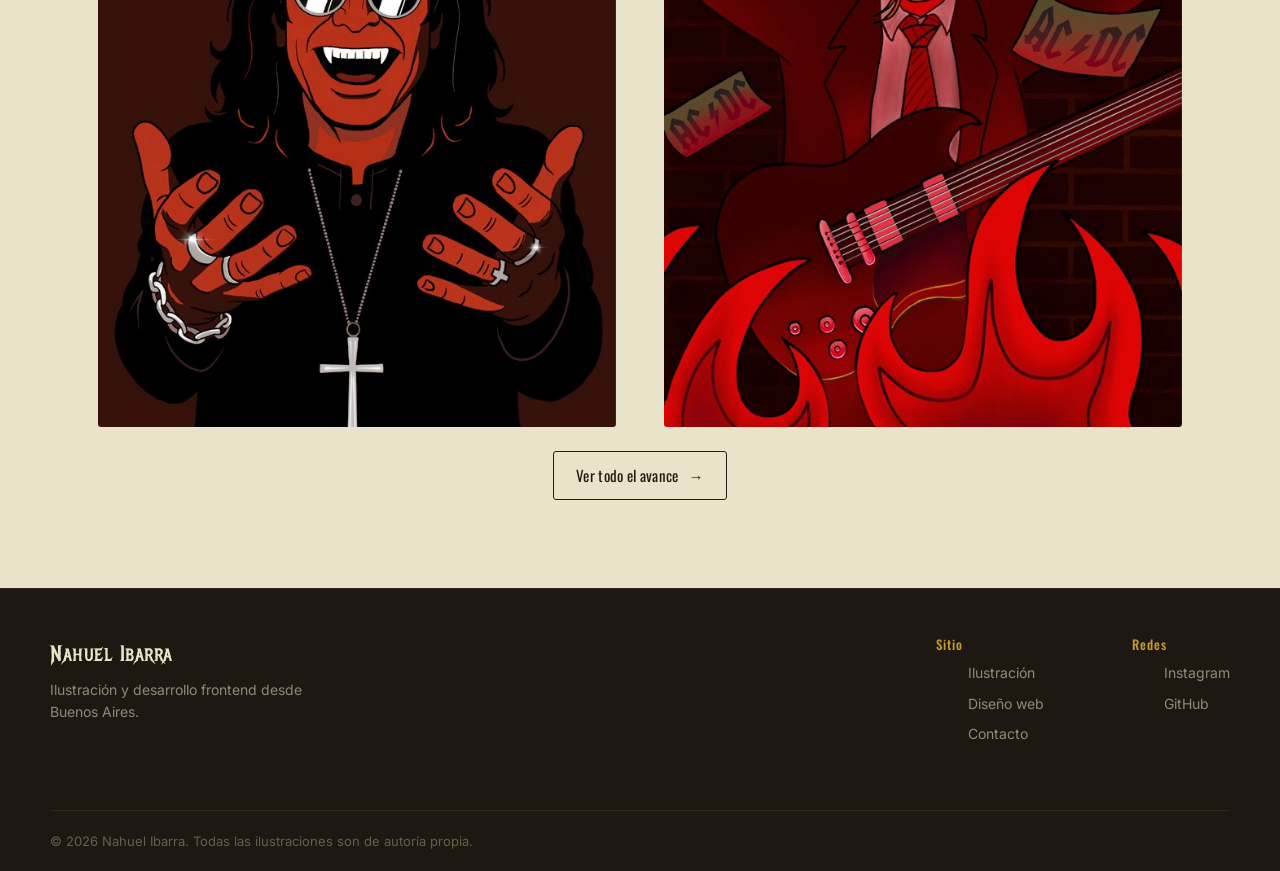
==== commit 16f95cf3: "Add files via upload" ====
--- a/index.html
+++ b/index.html
@@ -115,7 +115,7 @@
             </p>
             <div class="revista-grid">
                 <img class="zoomable" src="img/revista/revista-1.jpg" alt="Retrato ilustrado de un cantante de heavy metal con lentes redondos y cruz plateada, para la revista en proceso">
-                <img class="zoomable" src="img/revista/revista-4.jpg" alt="Personaje demoníaco con guitarra eléctrica entre llamas, ilustración a color para la revista en proceso">
+                <img class="zoomable" src="img/revista/revista-2.jpg" alt="Personaje demoníaco con guitarra eléctrica entre llamas, ilustración a color para la revista en proceso">
             </div>
             <div class="text-center mt-4">
                 <a href="paginas/ilustracion.html#trabajo-en-proceso" class="boton">Ver todo el avance <span class="boton__flecha">→</span></a>
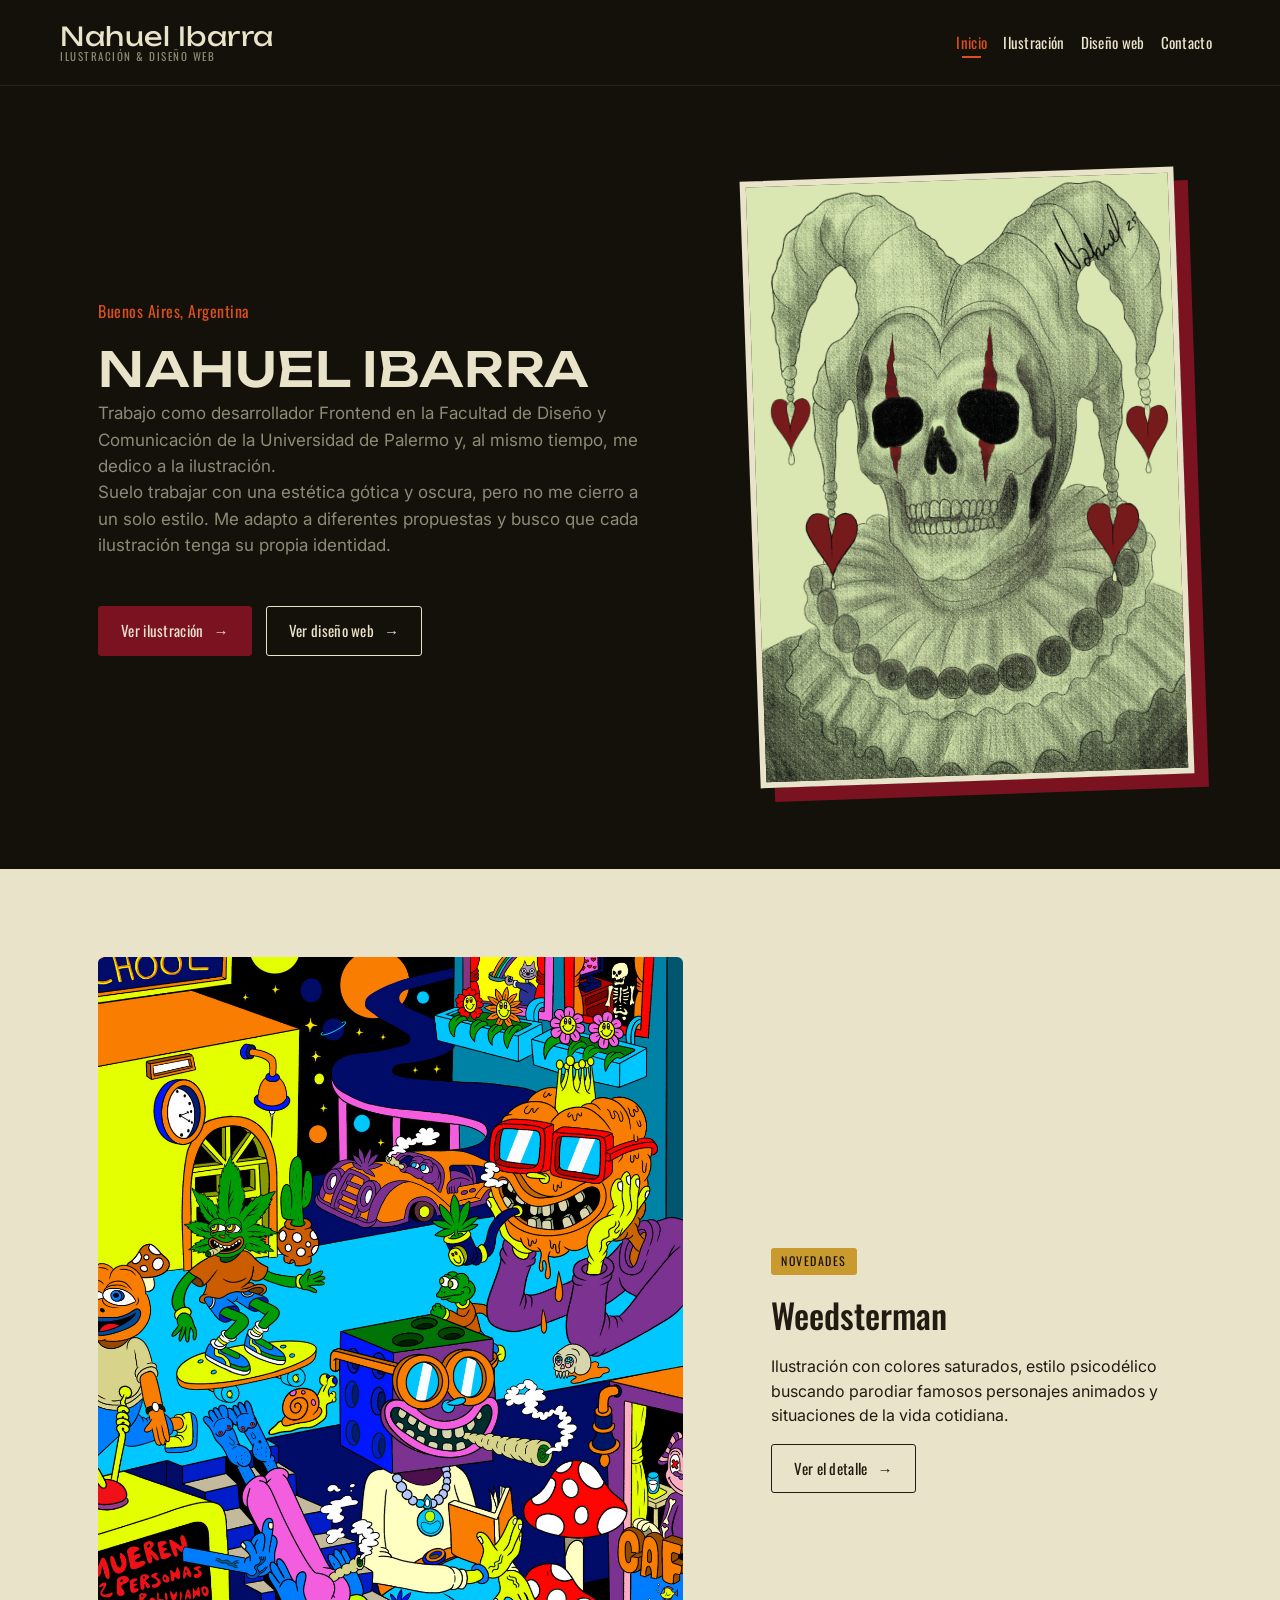
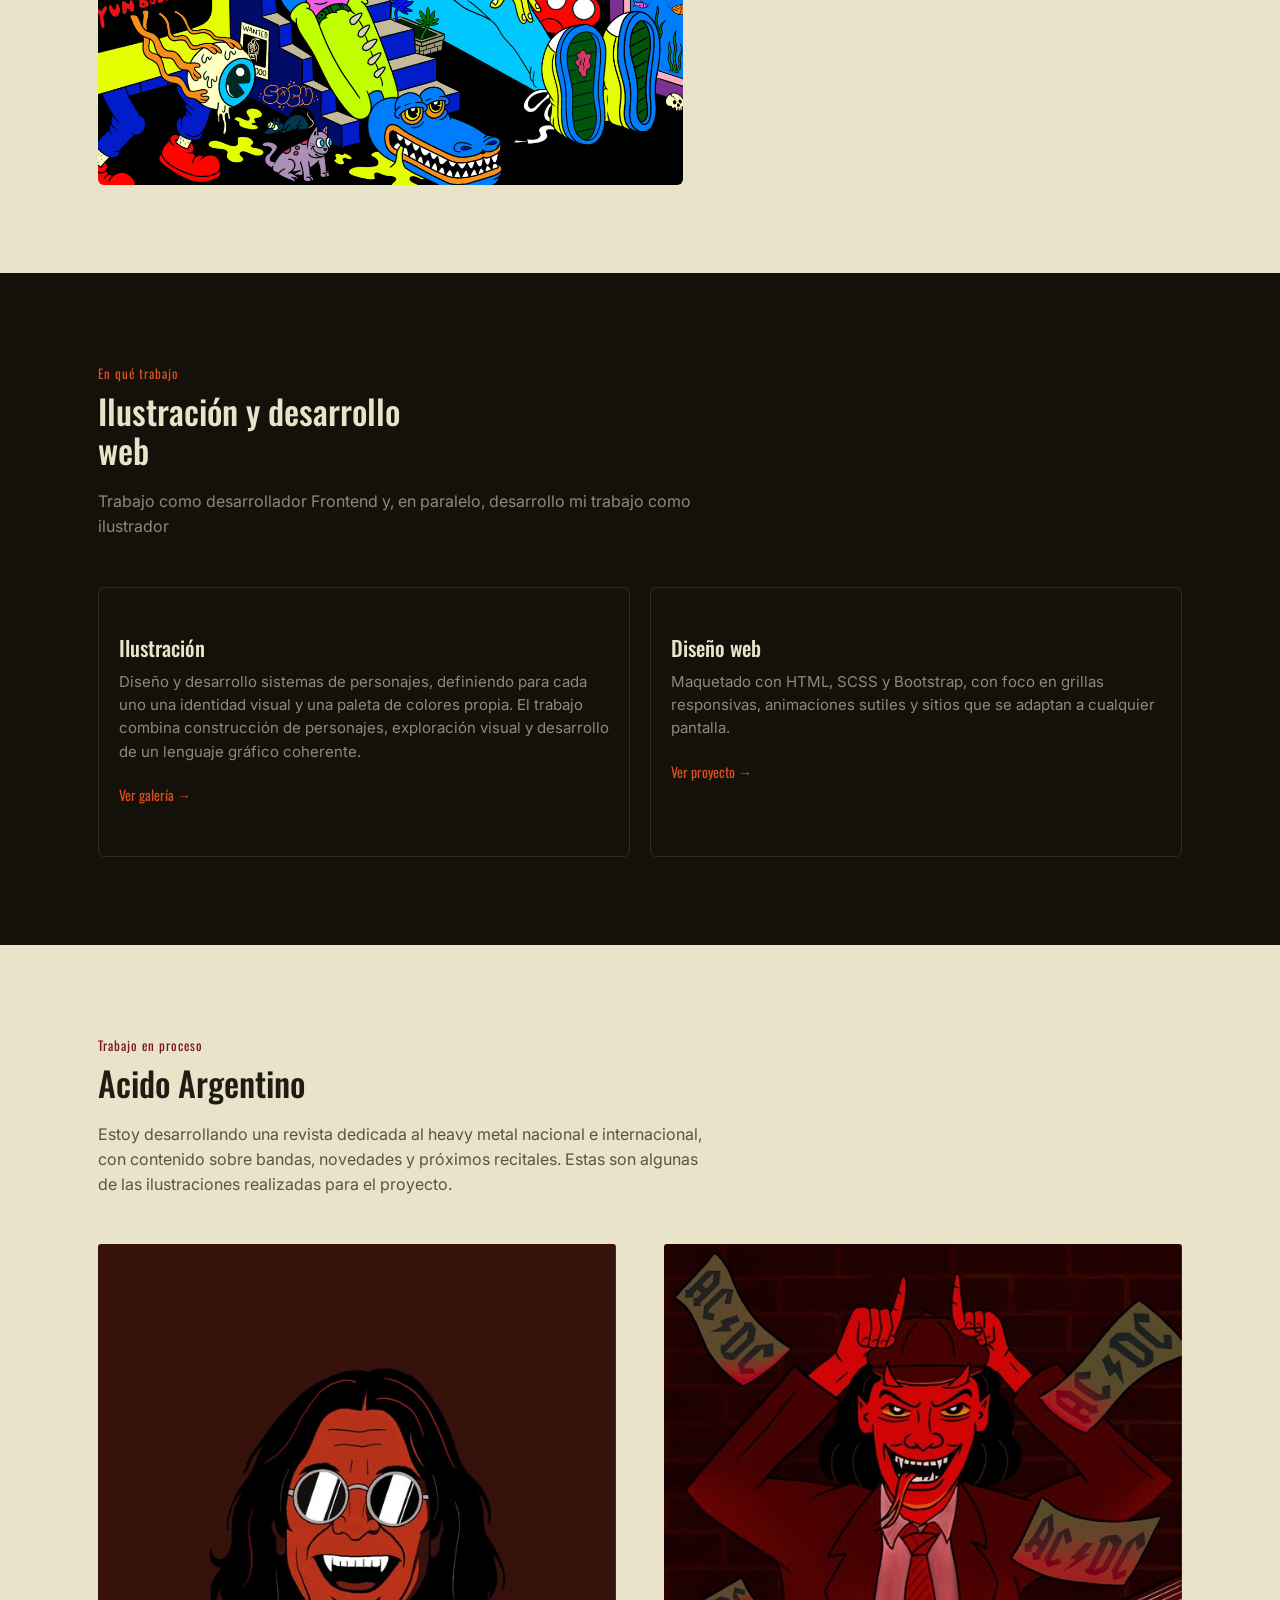
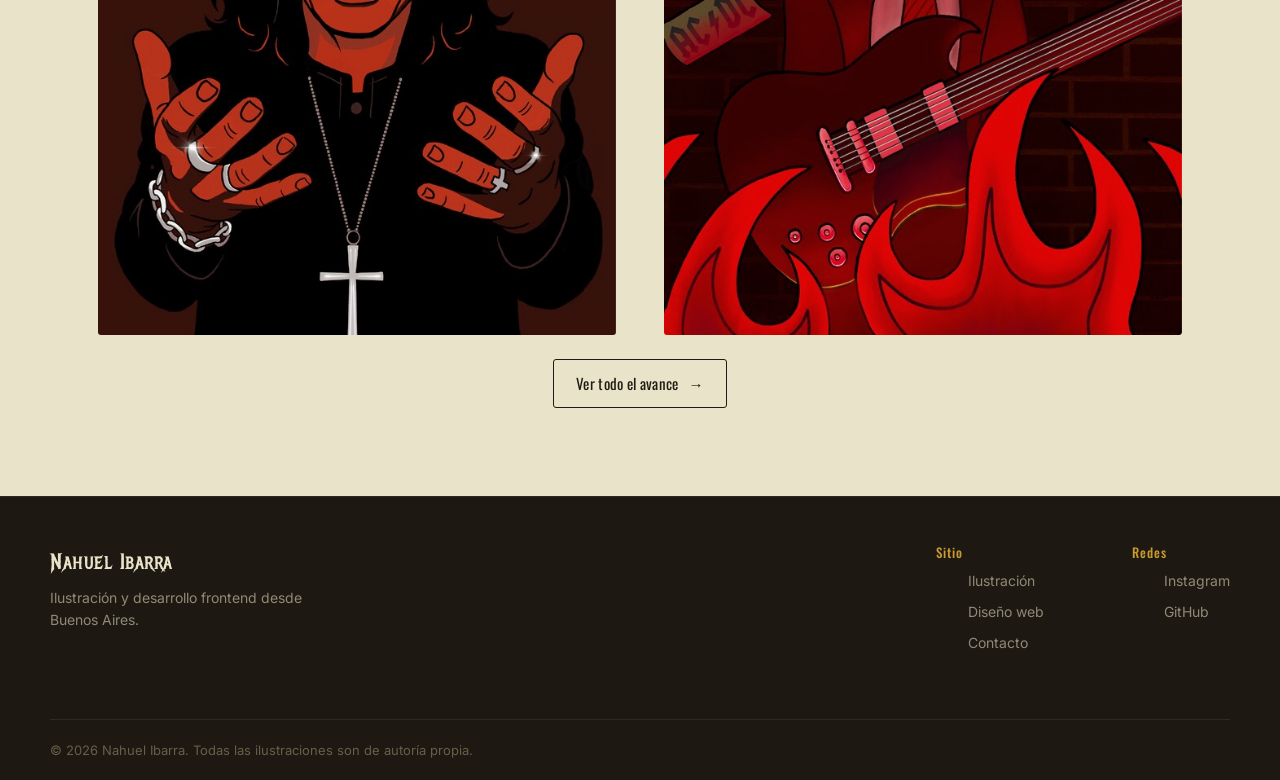
==== commit 86d0cfd7: "Add files via upload" ====
--- a/index.html
+++ b/index.html
@@ -42,7 +42,7 @@
         <div class="contenedor">
             <div class="hero__texto">
                 <p class="hero__rol">Buenos Aires, Argentina</p>
-                <h1 class="hero__nombre logotipo">Nahuel Ibarra</h1>
+                <h1 class="hero__nombre logotipo">NAHUEL IBARRA</h1>
                 <p class="hero__bio">
                     Trabajo como desarrollador Frontend en la Facultad de Diseño y Comunicación de la Universidad de Palermo y, al mismo tiempo, me dedico a la ilustración.<br>
                     Suelo trabajar con una estética gótica y oscura, pero no me cierro a un solo estilo. Me adapto a diferentes propuestas y busco que cada ilustración tenga su propia identidad.
--- a/styles/style.css
+++ b/styles/style.css
@@ -1,5 +1,5 @@
 @charset "UTF-8";
-@import url("https://fonts.googleapis.com/css2?family=Metal+Mania&family=Oswald:wght@400;500;600;700&family=Inter:wght@400;500;600&display=swap");
+@import url("https://fonts.googleapis.com/css2?family=Metal+Mania&family=Oswald:wght@400;500;600;700&family=Inter:wght@400;500;600&family=Unbounded:wght@400;500;600;700&display=swap");
 body {
   font-family: "Inter", Helvetica, Arial, sans-serif;
   color: #e9e3c9;
@@ -24,6 +24,11 @@
 .logotipo {
   font-family: "Metal Mania", cursive;
   letter-spacing: 0.5px;
+}
+
+.brand-nombre.logotipo,
+.hero__nombre.logotipo {
+  font-family: "Unbounded", cursive;
 }
 
 * {
@@ -146,7 +151,6 @@
   padding: 16px 20px;
 }
 .navbar-custom .brand-nombre {
-  font-family: "Metal Mania", cursive;
   color: #e9e3c9;
   font-size: 22px;
   letter-spacing: 0.5px;
@@ -372,7 +376,7 @@
 
 @media screen and (min-width: 1080px) {
   .hero__texto {
-    flex: 0 0 46%;
+    flex: 0 0 52%;
   }
 }
 
@@ -382,6 +386,7 @@
   font-size: 42px;
   line-height: 1.05;
   margin-bottom: 6px;
+  white-space: nowrap;
 }
 @media screen and (min-width: 768px) {
   .hero__nombre {
@@ -390,7 +395,7 @@
 }
 @media screen and (min-width: 1080px) {
   .hero__nombre {
-    font-size: 60px;
+    font-size: 48px;
   }
 }
 
@@ -426,7 +431,7 @@
 }
 @media screen and (min-width: 1080px) {
   .hero__imagen {
-    flex: 0 0 46%;
+    flex: 0 0 40%;
   }
 }
 .hero__imagen .marco {
